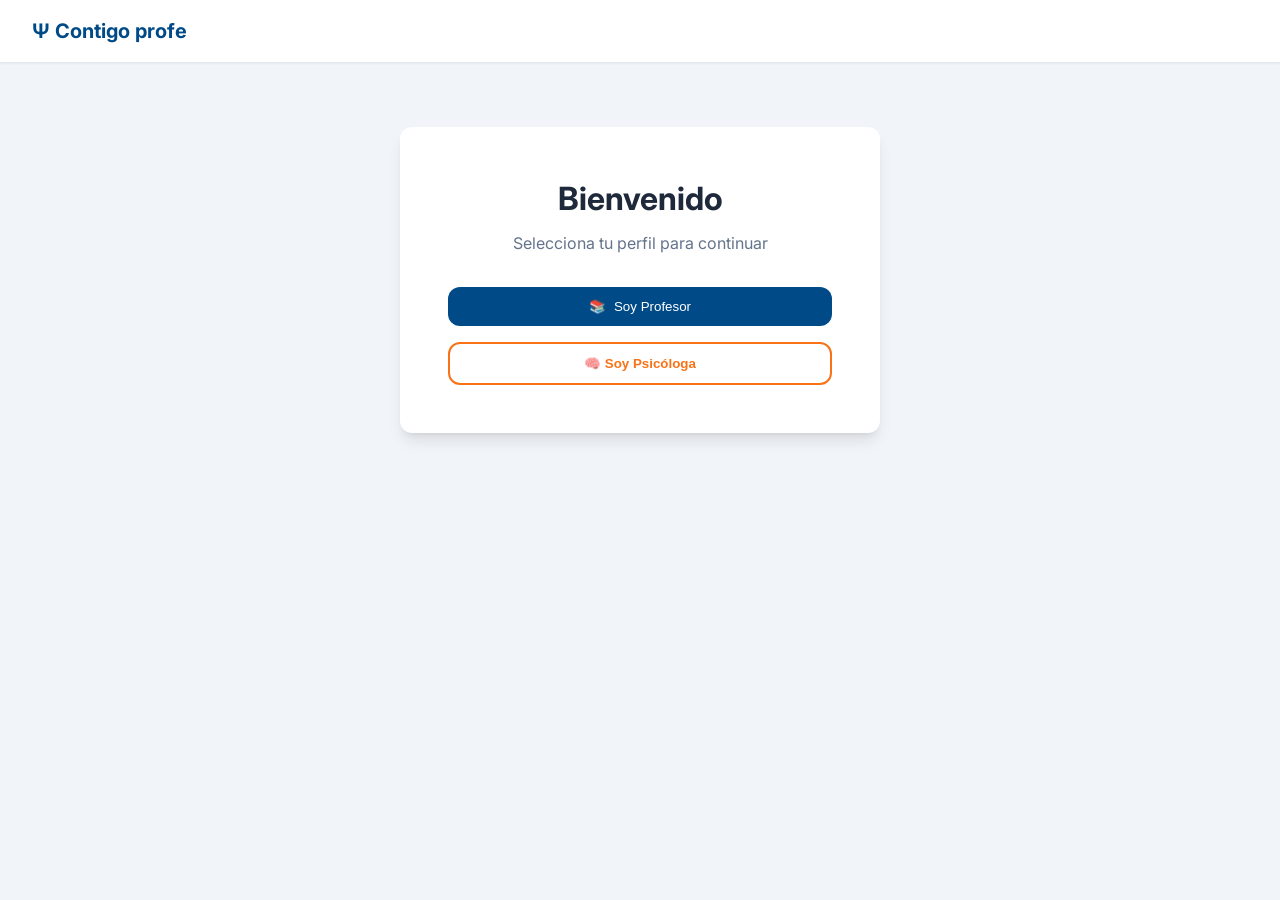
==== index.html @ e8b052cb "Actualiza diseño Goleman, añade campos de Cédula/Sede y acciones de agenda" ====
<!DOCTYPE html>
<html lang="es">

<head>
    <meta charset="UTF-8">
    <meta name="viewport" content="width=device-width, initial-scale=1.0">
    <title>Agendamiento Psicología</title>
    <link rel="stylesheet" href="style.css">
    <link href="https://fonts.googleapis.com/css2?family=Inter:wght@300;400;500;600&display=swap" rel="stylesheet">
</head>

<body>
    <div id="app">
        <!-- Navigation / Header -->
        <header class="app-header">
            <div class="logo">Ψ Contigo profe</div>
            <nav id="nav-menu" class="hidden">
                <span id="user-display"></span>
                <button id="logout-btn" class="btn-secondary">Cerrar Sesión</button>
            </nav>
        </header>

        <!-- Main Content Area -->
        <main class="container">
            <!-- Login View -->
            <section id="login-view" class="view active">
                <div class="login-card">
                    <h1>Bienvenido</h1>
                    <p class="subtitle">Selecciona tu perfil para continuar</p>
                    <div id="login-selection" class="login-options">
                        <button id="login-teacher-btn" class="btn-primary">
                            <span class="icon">📚</span> Soy Profesor
                        </button>
                        <button id="show-psych-login-btn" class="btn-outline">
                            <span class="icon">🧠</span> Soy Psicóloga
                        </button>
                    </div>

                    <form id="psych-login-form" class="hidden" style="margin-top: 1.5rem; text-align: left;">
                        <div class="form-group">
                            <label for="psych-username">Usuario</label>
                            <input type="text" id="psych-username" required placeholder="admin">
                        </div>
                        <div class="form-group">
                            <label for="psych-password">Contraseña</label>
                            <input type="password" id="psych-password" required placeholder="1234">
                        </div>
                        <div style="color: var(--error-color); font-size: 0.85rem; margin-bottom: 1rem; display: none;"
                            id="login-error-msg">Credenciales incorrectas</div>
                        <div style="display: flex; gap: 1rem;">
                            <button type="button" id="back-to-selection-btn" class="btn-secondary"
                                style="flex: 1;">Volver</button>
                            <button type="submit" class="btn-primary" style="flex: 1;">Entrar</button>
                        </div>
                    </form>
                </div>
            </section>

            <!-- Teacher Dashboard -->
            <section id="teacher-view" class="view hidden">
                <div class="dashboard-header">
                    <h2>Agendar Cita</h2>
                    <p>Selecciona un día para ver los horarios disponibles.</p>
                </div>

                <div class="calendar-container">
                    <div class="calendar-header">
                        <button id="prev-month-btn" class="btn-icon">&lt;</button>
                        <h3 id="current-month-display">Mes Año</h3>
                        <button id="next-month-btn" class="btn-icon">&gt;</button>
                    </div>
                    <div class="calendar-weekdays">
                        <div>Lun</div>
                        <div>Mar</div>
                        <div>Mié</div>
                        <div>Jue</div>
                        <div>Vie</div>
                        <div>Sáb</div>
                        <div>Dom</div>
                    </div>
                    <div id="calendar-days" class="calendar-days">
                        <!-- Days will be injected here -->
                    </div>
                </div>

                <div id="slots-container" class="hidden" style="margin-top: 2rem;">
                    <h3 style="margin-bottom: 1rem; font-size: 1.2rem;">Horarios Disponibles para <span
                            id="selected-date-display" style="color: var(--primary-color);"></span></h3>
                    <div id="calendar-grid" class="calendar-grid">
                        <!-- Slots will be injected here by JS -->
                    </div>
                </div>
            </section>

            <!-- Psychologist Dashboard -->
            <section id="psych-view" class="view hidden">
                <div class="dashboard-header">
                    <h2>Mi Agenda</h2>
                    <p>Próximas citas programadas.</p>
                </div>
                <div id="schedule-list" class="schedule-list">
                    <!-- Appointments will be injected here by JS -->
                </div>
            </section>
        </main>

        <!-- Booking Modal -->
        <div id="booking-modal" class="modal hidden">
            <div class="modal-content">
                <h3>Confirmar Reserva</h3>
                <p id="modal-slot-info"></p>
                <form id="booking-form">
                    <div class="form-group">
                        <label for="teacher-name">Tu Nombre</label>
                        <input type="text" id="teacher-name" required placeholder="Ej. Juan Pérez">
                    </div>
                    <div class="form-group">
                        <label for="teacher-cedula">No. de Cédula</label>
                        <input type="text" id="teacher-cedula" required placeholder="123456789" pattern="[0-9]*"
                            title="Solo números">
                    </div>
                    <div class="form-group">
                        <label for="teacher-sede">Sede</label>
                        <select id="teacher-sede" required
                            style="width: 100%; padding: 0.75rem; border: 1px solid var(--border-color); border-radius: 0.5rem; font-family: var(--font-family); font-size: 1rem;">
                            <option value="" disabled selected>Selecciona tu sede</option>
                            <option value="Sede A">Sede A</option>
                            <option value="Sede B">Sede B</option>
                        </select>
                    </div>
                    <div class="form-group">
                        <label for="booking-reason">Motivo (Opcional)</label>
                        <textarea id="booking-reason" placeholder="Breve descripción..."></textarea>
                    </div>
                    <div class="modal-actions">
                        <button type="button" id="cancel-booking-btn" class="btn-secondary">Cancelar</button>
                        <button type="submit" class="btn-primary">Confirmar</button>
                    </div>
                </form>
            </div>
        </div>
    </div>

    <script src="app.js"></script>
</body>

</html>
---- style.css ----
:root {
    --primary-color: #004b87;
    /* Goleman Blue */
    --primary-hover: #003366;
    --secondary-color: #64748b;
    --accent-color: #f97316;
    /* Goleman Orange */
    --accent-hover: #ea580c;
    --bg-color: #f1f5f9;
    --card-bg: #ffffff;
    --text-main: #1e293b;
    --text-muted: #64748b;
    --border-color: #e2e8f0;
    --success-color: #10b981;
    --error-color: #ef4444;
    --shadow-sm: 0 1px 2px 0 rgb(0 0 0 / 0.05);
    --shadow-md: 0 4px 6px -1px rgb(0 0 0 / 0.1), 0 2px 4px -2px rgb(0 0 0 / 0.1);
    --shadow-lg: 0 10px 15px -3px rgb(0 0 0 / 0.1), 0 4px 6px -4px rgb(0 0 0 / 0.1);
    --radius: 0.75rem;
    --font-family: 'Inter', sans-serif;
}

* {
    box-sizing: border-box;
    margin: 0;
    padding: 0;
}

body {
    font-family: var(--font-family);
    background-color: var(--bg-color);
    color: var(--text-main);
    line-height: 1.5;
    min-height: 100vh;
    display: flex;
    flex-direction: column;
}

/* Header */
.app-header {
    background-color: var(--card-bg);
    border-bottom: 1px solid var(--border-color);
    padding: 1rem 2rem;
    display: flex;
    justify-content: space-between;
    align-items: center;
    box-shadow: var(--shadow-sm);
}

.logo {
    font-weight: 700;
    font-size: 1.25rem;
    color: var(--primary-color);
    display: flex;
    align-items: center;
    gap: 0.5rem;
}

#nav-menu {
    display: flex;
    align-items: center;
    gap: 1rem;
}

#user-display {
    font-size: 0.9rem;
    color: var(--text-muted);
}

/* Layout */
.container {
    max-width: 1024px;
    margin: 2rem auto;
    padding: 0 1rem;
    width: 100%;
    flex: 1;
}

.view {
    display: none;
    animation: fadeIn 0.3s ease-in-out;
}

.view.active {
    display: block;
}

@keyframes fadeIn {
    from {
        opacity: 0;
        transform: translateY(10px);
    }

    to {
        opacity: 1;
        transform: translateY(0);
    }
}

/* Components */
.btn-primary {
    background-color: var(--primary-color);
    color: white;
    border: none;
    padding: 0.75rem 1.5rem;
    border-radius: var(--radius);
    font-weight: 500;
    cursor: pointer;
    transition: background-color 0.2s;
    display: inline-flex;
    align-items: center;
    justify-content: center;
    gap: 0.5rem;
}

.btn-primary:hover {
    background-color: var(--primary-hover);
}

.btn-secondary {
    background-color: transparent;
    color: var(--secondary-color);
    border: 1px solid var(--border-color);
    padding: 0.5rem 1rem;
    border-radius: var(--radius);
    cursor: pointer;
    transition: all 0.2s;
}

.btn-secondary:hover {
    background-color: var(--bg-color);
    color: var(--text-main);
}

.btn-outline {
    background-color: transparent;
    color: var(--accent-color);
    border: 2px solid var(--accent-color);
    padding: 0.75rem 1.5rem;
    border-radius: var(--radius);
    font-weight: 600;
    cursor: pointer;
    transition: all 0.2s;
}

.btn-outline:hover {
    background-color: var(--accent-color);
    color: white;
}

/* Login View */
.login-card {
    background: var(--card-bg);
    padding: 3rem;
    border-radius: var(--radius);
    box-shadow: var(--shadow-lg);
    text-align: center;
    max-width: 480px;
    margin: 4rem auto;
}

.login-card h1 {
    font-size: 2rem;
    margin-bottom: 0.5rem;
    color: var(--text-main);
}

.subtitle {
    color: var(--text-muted);
    margin-bottom: 2rem;
}

.login-options {
    display: flex;
    flex-direction: column;
    gap: 1rem;
}

/* Dashboard Headers */
.dashboard-header {
    margin-bottom: 2rem;
}

.dashboard-header h2 {
    font-size: 1.75rem;
    color: var(--text-main);
}

.dashboard-header p {
    color: var(--text-muted);
}

/* Calendar Grid */
.calendar-grid {
    display: grid;
    grid-template-columns: repeat(auto-fill, minmax(250px, 1fr));
    gap: 1.5rem;
}

.slot-card {
    background: var(--card-bg);
    border: 1px solid var(--border-color);
    border-radius: var(--radius);
    padding: 1.5rem;
    transition: all 0.2s;
    cursor: pointer;
    position: relative;
    overflow: hidden;
}

.slot-card:hover:not(.booked) {
    transform: translateY(-2px);
    box-shadow: var(--shadow-md);
    border-color: var(--primary-color);
}

.slot-card.booked {
    background-color: #f8fafc;
    border-color: var(--border-color);
    cursor: not-allowed;
    opacity: 0.7;
}

.slot-time {
    font-size: 1.25rem;
    font-weight: 600;
    color: var(--text-main);
    margin-bottom: 0.5rem;
}

.slot-date {
    font-size: 0.9rem;
    color: var(--text-muted);
    margin-bottom: 1rem;
}

.slot-status {
    font-size: 0.8rem;
    font-weight: 600;
    text-transform: uppercase;
    letter-spacing: 0.05em;
}

.status-available {
    color: var(--success-color);
}

.status-booked {
    color: var(--secondary-color);
}

/* Psychologist List View */
.schedule-list {
    background: var(--card-bg);
    border-radius: var(--radius);
    box-shadow: var(--shadow-sm);
    overflow: hidden;
}

.schedule-item {
    padding: 1.5rem;
    border-bottom: 1px solid var(--border-color);
    display: flex;
    justify-content: space-between;
    align-items: center;
}

.schedule-item:last-child {
    border-bottom: none;
}

.schedule-time-block {
    display: flex;
    flex-direction: column;
}

.time-large {
    font-size: 1.25rem;
    font-weight: 600;
    color: var(--primary-color);
}

.schedule-details {
    flex: 1;
    margin-left: 2rem;
}

.student-name {
    font-weight: 600;
    color: var(--text-main);
}

.booking-note {
    font-size: 0.9rem;
    color: var(--text-muted);
    margin-top: 0.25rem;
}

/* Modal */
.modal {
    position: fixed;
    top: 0;
    left: 0;
    width: 100%;
    height: 100%;
    background: rgba(0, 0, 0, 0.5);
    display: flex;
    justify-content: center;
    align-items: center;
    z-index: 1000;
    backdrop-filter: blur(4px);
}

.modal.hidden {
    display: none;
}

.modal-content {
    background: var(--card-bg);
    padding: 2rem;
    border-radius: var(--radius);
    width: 100%;
    max-width: 400px;
    box-shadow: var(--shadow-lg);
    animation: slideUp 0.3s ease-out;
}

@keyframes slideUp {
    from {
        opacity: 0;
        transform: translateY(20px);
    }

    to {
        opacity: 1;
        transform: translateY(0);
    }
}

.modal-content h3 {
    margin-bottom: 1rem;
    color: var(--text-main);
}

.form-group {
    margin-bottom: 1rem;
}

.form-group label {
    display: block;
    font-size: 0.9rem;
    font-weight: 500;
    margin-bottom: 0.5rem;
    color: var(--text-main);
}

.form-group input,
.form-group textarea {
    width: 100%;
    padding: 0.75rem;
    border: 1px solid var(--border-color);
    border-radius: 0.5rem;
    font-family: var(--font-family);
    font-size: 1rem;
    transition: border-color 0.2s;
}

.form-group input:focus,
.form-group textarea:focus {
    outline: none;
    border-color: var(--primary-color);
    box-shadow: 0 0 0 3px rgba(13, 148, 136, 0.1);
}

.modal-actions {
    display: flex;
    justify-content: flex-end;
    gap: 1rem;
    margin-top: 1.5rem;
}

/* Utility to hide elements */
.hidden {
    display: none !important;
}

/* Calendar UI */
.calendar-container {
    background: var(--card-bg);
    border-radius: var(--radius);
    padding: 1.5rem;
    box-shadow: var(--shadow-sm);
    border: 1px solid var(--border-color);
}

.calendar-header {
    display: flex;
    justify-content: space-between;
    align-items: center;
    margin-bottom: 1.5rem;
}

.calendar-header h3 {
    font-size: 1.25rem;
    color: var(--text-main);
}

.btn-icon {
    background: transparent;
    border: 1px solid var(--border-color);
    border-radius: 50%;
    width: 32px;
    height: 32px;
    display: flex;
    align-items: center;
    justify-content: center;
    cursor: pointer;
    transition: all 0.2s;
}

.btn-icon:hover {
    background: var(--bg-color);
    color: var(--primary-color);
}

.calendar-weekdays {
    display: grid;
    grid-template-columns: repeat(7, 1fr);
    text-align: center;
    font-weight: 600;
    font-size: 0.85rem;
    color: var(--text-muted);
    margin-bottom: 0.5rem;
}

.calendar-days {
    display: grid;
    grid-template-columns: repeat(7, 1fr);
    gap: 0.25rem;
}

.calendar-day {
    aspect-ratio: 1;
    display: flex;
    align-items: center;
    justify-content: center;
    border-radius: var(--radius);
    cursor: pointer;
    font-size: 0.95rem;
    transition: all 0.2s;
}

.calendar-day:not(.empty):not(.disabled):hover {
    background-color: var(--bg-color);
    color: var(--primary-color);
}

.calendar-day.empty {
    cursor: default;
}

.calendar-day.disabled {
    color: #cbd5e1;
    cursor: not-allowed;
    background-color: #f8fafc;
}

.calendar-day.selected {
    background-color: var(--primary-color);
    color: white;
    font-weight: 600;
}

/* Schedule Actions for Psych View */
.schedule-actions {
    display: flex;
    flex-direction: column;
    gap: 0.5rem;
    margin-left: 1rem;
}

.btn-action {
    background: transparent;
    border: 1px solid var(--border-color);
    padding: 0.5rem 0.75rem;
    border-radius: var(--radius);
    cursor: pointer;
    font-size: 0.85rem;
    font-weight: 500;
    transition: all 0.2s;
    display: flex;
    align-items: center;
    gap: 0.25rem;
}

.btn-action.done {
    color: var(--success-color);
    border-color: var(--success-color);
}

.btn-action.done:hover {
    background: var(--success-color);
    color: white;
}

.btn-action.cancel {
    color: var(--error-color);
    border-color: var(--error-color);
}

.btn-action.cancel:hover {
    background: var(--error-color);
    color: white;
}

.schedule-item.status-done {
    opacity: 0.6;
    background-color: #f8fafc;
}

.schedule-item.status-done .time-large {
    text-decoration: line-through;
    color: var(--text-muted);
}
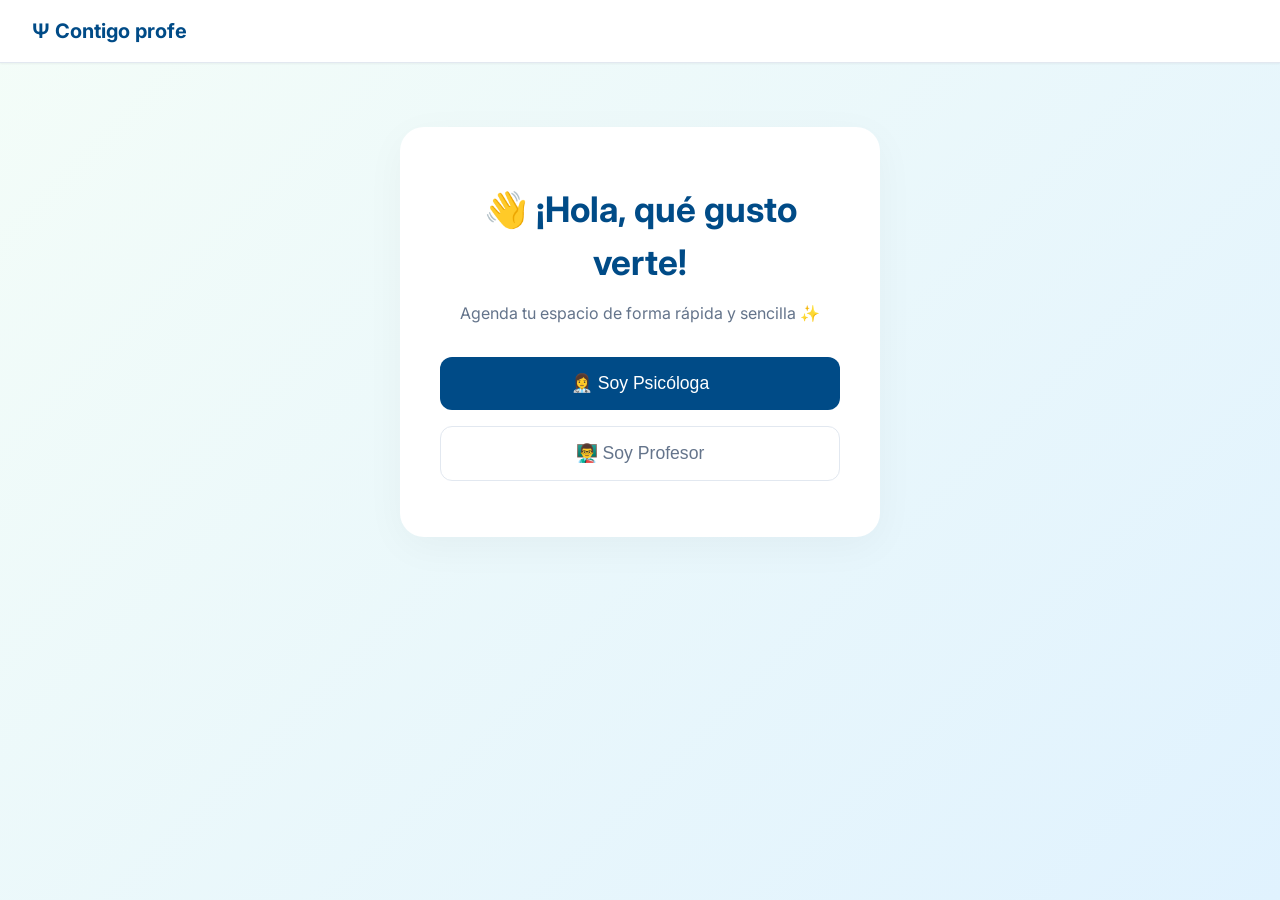
==== commit 8fd756fc: "fix: Cambiar nombre de psicóloga a Dra. Daniela Ortega y añadir modal de cancelación personalizado" ====
--- a/index.html
+++ b/index.html
@@ -25,15 +25,13 @@
             <!-- Login View -->
             <section id="login-view" class="view active">
                 <div class="login-card">
-                    <h1>Bienvenido</h1>
-                    <p class="subtitle">Selecciona tu perfil para continuar</p>
+                    <h1>👋 ¡Hola, qué gusto verte!</h1>
+                    <p class="subtitle">Agenda tu espacio de forma rápida y sencilla ✨</p>
                     <div id="login-selection" class="login-options">
-                        <button id="login-teacher-btn" class="btn-primary">
-                            <span class="icon">📚</span> Soy Profesor
-                        </button>
-                        <button id="show-psych-login-btn" class="btn-outline">
-                            <span class="icon">🧠</span> Soy Psicóloga
-                        </button>
+                        <button id="show-psych-login-btn" class="btn-primary"
+                            style="font-size: 1.1rem; padding: 1rem;">👩‍⚕️ Soy Psicóloga</button>
+                        <button id="login-teacher-btn" class="btn-secondary"
+                            style="font-size: 1.1rem; padding: 1rem;">👨‍🏫 Soy Profesor</button>
                     </div>
 
                     <form id="psych-login-form" class="hidden" style="margin-top: 1.5rem; text-align: left;">
@@ -58,48 +56,63 @@
 
             <!-- Teacher Dashboard -->
             <section id="teacher-view" class="view hidden">
-                <div class="dashboard-header">
-                    <h2>Agendar Cita</h2>
-                    <p>Selecciona un día para ver los horarios disponibles.</p>
+                <div class="header-actions" style="margin-bottom: 0.5rem; text-align: left;">
+                    <h2 style="font-size: 1.8rem; margin-bottom: 0.2rem;">📅 Agendar Cita</h2>
+                    <p class="subtitle" style="text-align: left; margin-bottom: 1.5rem;">Selecciona una fecha y descubre
+                        los espacios que tenemos para ti. 🌿</p>
                 </div>
 
-                <div class="calendar-container">
-                    <div class="calendar-header">
-                        <button id="prev-month-btn" class="btn-icon">&lt;</button>
-                        <h3 id="current-month-display">Mes Año</h3>
-                        <button id="next-month-btn" class="btn-icon">&gt;</button>
+                <div class="split-layout">
+                    <!-- Izquierda: Calendario -->
+                    <div class="calendar-section">
+                        <div class="calendar-container">
+                            <div class="calendar-header">
+                                <button id="prev-month-btn" class="btn-icon">❮</button>
+                                <h3 id="current-month-year">...</h3>
+                                <button id="next-month-btn" class="btn-icon">❯</button>
+                            </div>
+                            <div class="calendar-weekdays">
+                                <div>Lun</div>
+                                <div>Mar</div>
+                                <div>Mié</div>
+                                <div>Jue</div>
+                                <div>Vie</div>
+                                <div>Sáb</div>
+                                <div>Dom</div>
+                            </div>
+                            <div id="calendar-days" class="calendar-days">
+                                <!-- Calendar days injected by JS -->
+                            </div>
+                        </div>
                     </div>
-                    <div class="calendar-weekdays">
-                        <div>Lun</div>
-                        <div>Mar</div>
-                        <div>Mié</div>
-                        <div>Jue</div>
-                        <div>Vie</div>
-                        <div>Sáb</div>
-                        <div>Dom</div>
-                    </div>
-                    <div id="calendar-days" class="calendar-days">
-                        <!-- Days will be injected here -->
-                    </div>
-                </div>
 
-                <div id="slots-container" class="hidden" style="margin-top: 2rem;">
-                    <h3 style="margin-bottom: 1rem; font-size: 1.2rem;">Horarios Disponibles para <span
-                            id="selected-date-display" style="color: var(--primary-color);"></span></h3>
-                    <div id="calendar-grid" class="calendar-grid">
-                        <!-- Slots will be injected here by JS -->
+                    <!-- Derecha: Horarios -->
+                    <div class="timeslot-section">
+                        <div id="slots-container" class="slots-container hidden">
+                            <h3 id="selected-date-title"
+                                style="margin-bottom: 1rem; color: var(--text-muted); font-weight: 500; font-size: 0.95rem;">
+                                Elegí desde las opciones:</h3>
+                            <div id="time-slots" class="time-slots split-style-slots">
+                                <!-- Time slots injected by JS -->
+                            </div>
+                            <button id="confirm-booking-btn" class="btn-primary"
+                                style="width: 100%; margin-top: 1rem; padding: 1rem; font-size: 1.1rem; display: none;">Confirmar
+                                cita ✨</button>
+                        </div>
                     </div>
                 </div>
             </section>
 
             <!-- Psychologist Dashboard -->
             <section id="psych-view" class="view hidden">
-                <div class="dashboard-header">
-                    <h2>Mi Agenda</h2>
-                    <p>Próximas citas programadas.</p>
+                <div class="header-actions" style="margin-bottom: 0.5rem; text-align: left;">
+                    <h2 style="font-size: 1.6rem; margin-bottom: 0.2rem;">⭐ Estas son tus próximas citas programadas
+                    </h2>
+                    <p class="subtitle" style="text-align: left; margin-bottom: 1.5rem;">Dra. Daniela Ortega · Psicóloga
+                        Goleman</p>
                 </div>
-                <div id="schedule-list" class="schedule-list">
-                    <!-- Appointments will be injected here by JS -->
+                <div id="schedule-list" class="schedule-list continuous-rows">
+                    <!-- Schedule items injected by JS -->
                 </div>
             </section>
         </main>
@@ -139,6 +152,21 @@
                 </form>
             </div>
         </div>
+
+        <!-- Cancel Confirmation Modal -->
+        <div id="cancel-modal" class="modal hidden">
+            <div class="modal-content" style="text-align: center;">
+                <h3 style="font-size: 1.5rem; margin-bottom: 0.5rem; color: var(--text-main);">Cancelar Cita</h3>
+                <p style="margin-bottom: 1.5rem; color: var(--text-muted); font-size: 0.95rem;">¿Estás seguro de
+                    cancelar esta cita? La hora volverá a estar libre de inmediato para que otro profesor agende.</p>
+                <div class="modal-actions" style="justify-content: center;">
+                    <button type="button" id="abort-cancel-btn" class="btn-secondary" style="flex: 1;">Conservar
+                        Cita</button>
+                    <button type="button" id="confirm-cancel-btn" class="btn-primary"
+                        style="flex: 1; background-color: var(--error-color); border: none;">Sí, cancelar</button>
+                </div>
+            </div>
+        </div>
     </div>
 
     <script src="app.js"></script>
--- a/style.css
+++ b/style.css
@@ -28,7 +28,7 @@
 
 body {
     font-family: var(--font-family);
-    background-color: var(--bg-color);
+    background: linear-gradient(135deg, #f4fdf8 0%, #e0f2fe 100%);
     color: var(--text-main);
     line-height: 1.5;
     min-height: 100vh;
@@ -63,8 +63,9 @@
 }
 
 #user-display {
-    font-size: 0.9rem;
-    color: var(--text-muted);
+    font-size: 0.95rem;
+    font-weight: 500;
+    color: var(--primary-color);
 }
 
 /* Layout */
@@ -151,18 +152,18 @@
 /* Login View */
 .login-card {
     background: var(--card-bg);
-    padding: 3rem;
-    border-radius: var(--radius);
-    box-shadow: var(--shadow-lg);
+    padding: 3.5rem 2.5rem;
+    border-radius: 24px;
+    box-shadow: 0 10px 40px rgba(0, 0, 0, 0.04);
     text-align: center;
     max-width: 480px;
     margin: 4rem auto;
 }
 
 .login-card h1 {
-    font-size: 2rem;
-    margin-bottom: 0.5rem;
-    color: var(--text-main);
+    font-size: 2.2rem;
+    margin-bottom: 0.75rem;
+    color: var(--primary-color);
 }
 
 .subtitle {
@@ -521,4 +522,127 @@
 .schedule-item.status-done .time-large {
     text-decoration: line-through;
     color: var(--text-muted);
+}
+
+/* --- Nuevos Estilos del Rediseño UI --- */
+.split-layout {
+    display: flex;
+    gap: 2rem;
+    flex-wrap: wrap;
+    align-items: flex-start;
+}
+
+.calendar-section {
+    flex: 1;
+    min-width: 320px;
+}
+
+.timeslot-section {
+    flex: 1;
+    min-width: 320px;
+    background: var(--card-bg);
+    border-radius: 24px;
+    padding: 2rem;
+    box-shadow: 0 8px 30px rgba(0, 0, 0, 0.03);
+    border: 1px solid var(--border-color);
+}
+
+.split-style-slots {
+    display: flex;
+    flex-direction: column;
+    gap: 0.8rem;
+    max-height: 400px;
+    overflow-y: auto;
+    padding-right: 0.5rem;
+}
+
+.split-style-slots::-webkit-scrollbar {
+    width: 6px;
+}
+
+.split-style-slots::-webkit-scrollbar-thumb {
+    background-color: #cbd5e1;
+    border-radius: 10px;
+}
+
+.split-style-slots .slot-card {
+    display: flex;
+    justify-content: space-between;
+    align-items: center;
+    padding: 1rem 1.2rem;
+    border-radius: 12px;
+    margin-bottom: 0;
+    box-shadow: none;
+    border: 1px solid var(--border-color);
+}
+
+.split-style-slots .slot-card.booked {
+    border: 1px dashed var(--border-color);
+    background: transparent;
+}
+
+.split-style-slots .slot-time {
+    font-size: 1.1rem;
+    margin-bottom: 0;
+}
+
+.split-style-slots .slot-status {
+    background: #f1f5f9;
+    padding: 0.4rem 0.8rem;
+    border-radius: 20px;
+    font-size: 0.75rem;
+}
+
+.split-style-slots .slot-card.booked .slot-status {
+    background: #e2e8f0;
+}
+
+.split-style-slots .slot-card:not(.booked) .slot-status {
+    background: #e0f2fe;
+    color: var(--primary-color);
+}
+
+.split-style-slots .slot-card.selected {
+    background-color: var(--primary-color);
+    color: white;
+    border-color: var(--primary-color);
+    box-shadow: 0 4px 15px rgba(0, 75, 135, 0.2);
+}
+
+.split-style-slots .slot-card.selected .slot-time {
+    color: white;
+}
+
+.split-style-slots .slot-card.selected .slot-status {
+    background: var(--primary-hover);
+    color: white;
+}
+
+/* Continuous Rows Schedule */
+.continuous-rows.schedule-list {
+    background: transparent;
+    box-shadow: none;
+    border-radius: 0;
+}
+
+.continuous-rows .schedule-item {
+    background: var(--card-bg);
+    border-radius: 20px;
+    margin-bottom: 1rem;
+    border: 1px solid var(--border-color);
+    box-shadow: 0 4px 20px rgba(0, 0, 0, 0.02);
+    display: flex;
+    align-items: center;
+}
+
+.continuous-rows .schedule-time-block {
+    min-width: 140px;
+    border-right: 2px solid var(--border-color);
+    margin-right: 1.5rem;
+    padding-right: 1.5rem;
+}
+
+.continuous-rows .schedule-actions {
+    flex-direction: row;
+    align-items: center;
 }
